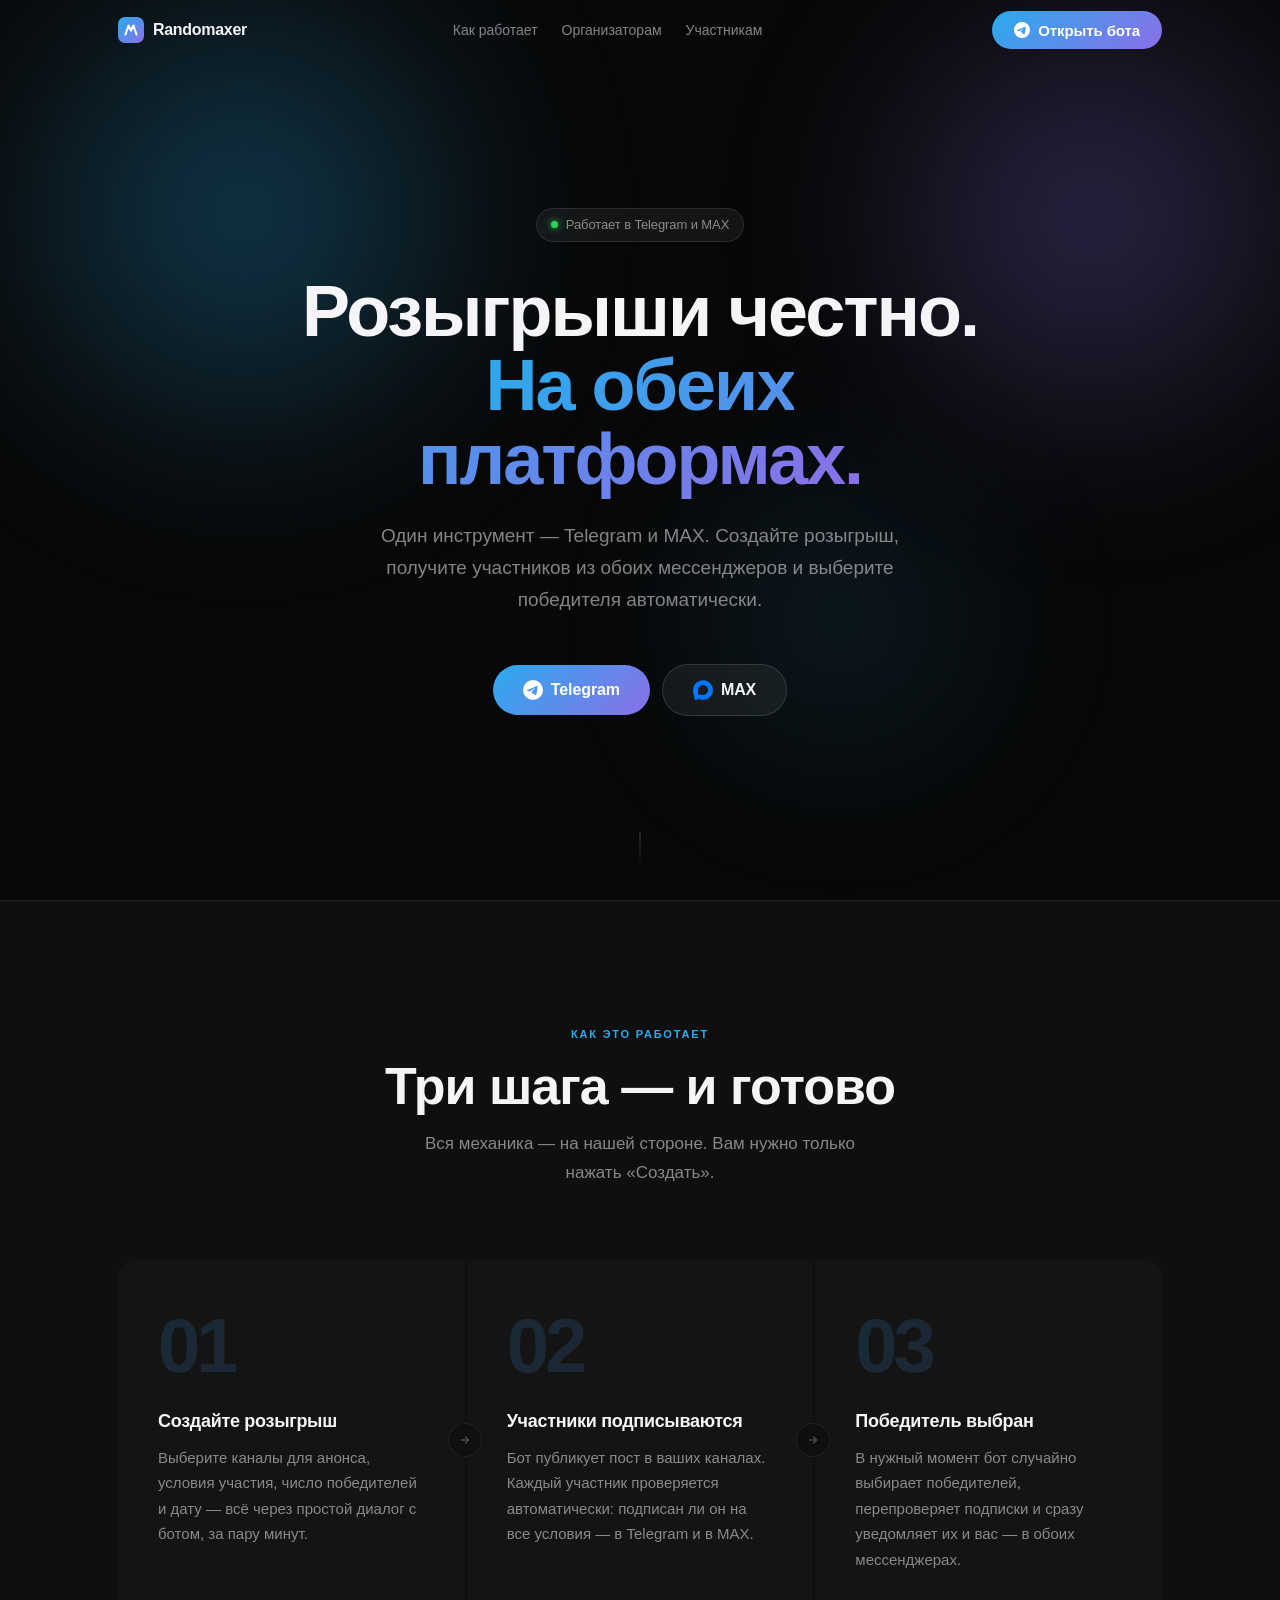
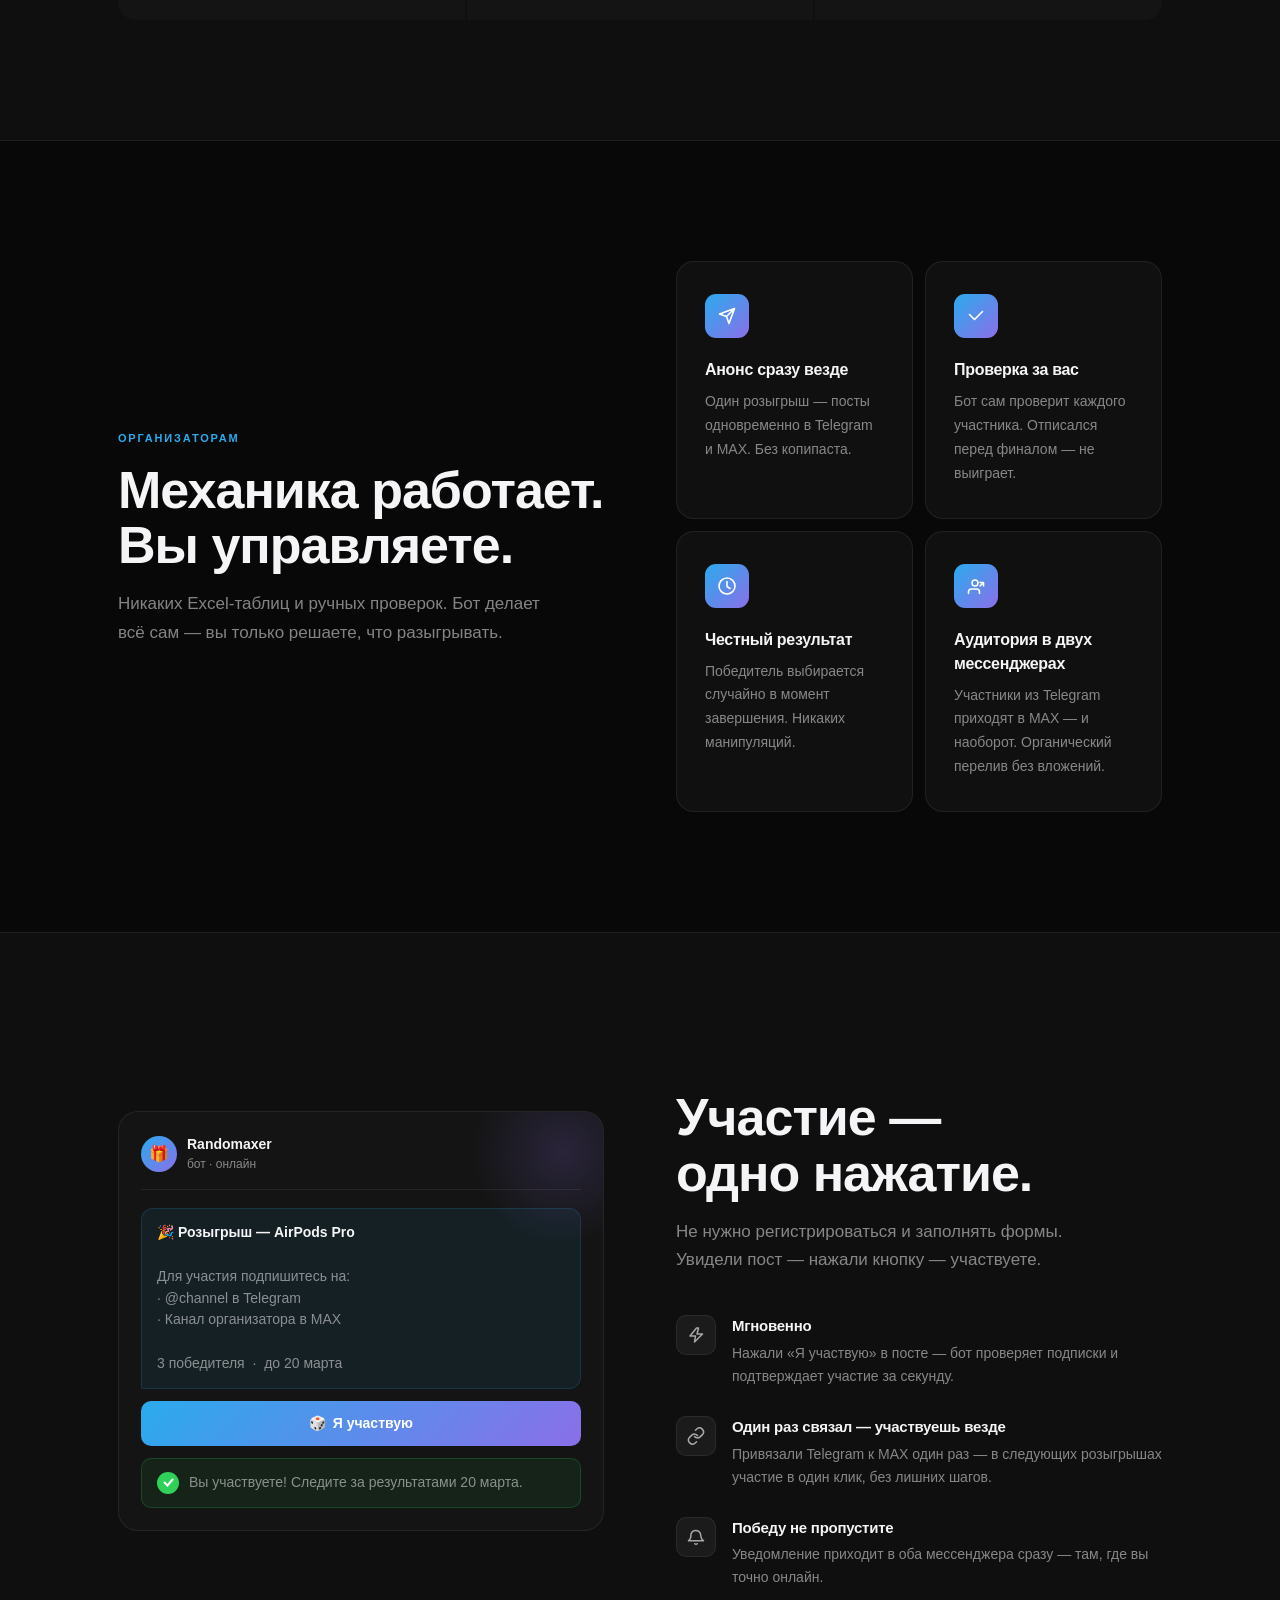
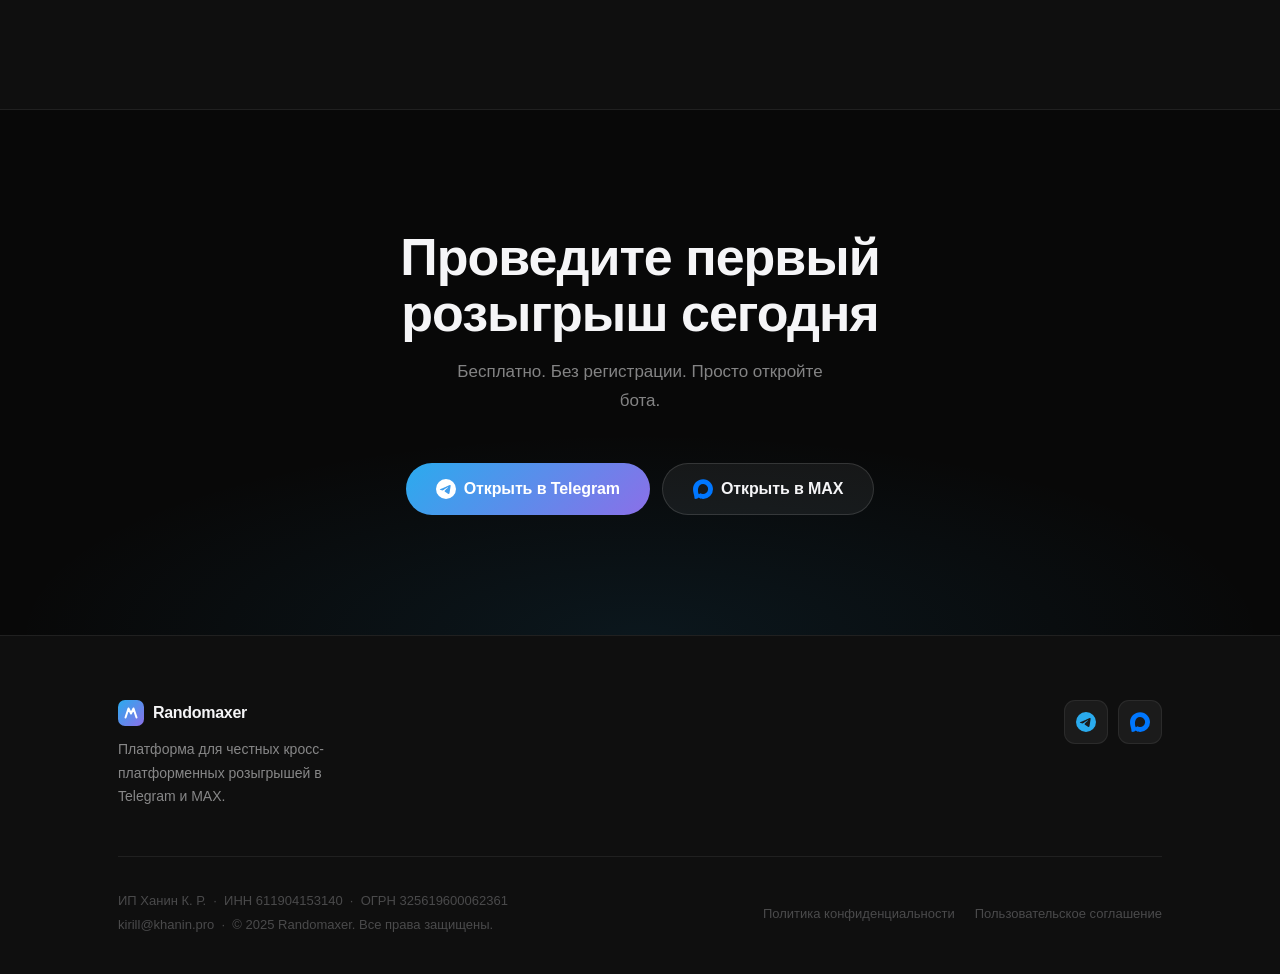
==== index.html @ 72093fb9 "Add landing page with privacy policy and terms of service" ====
<!DOCTYPE html>
<html lang="ru">
<head>
  <meta charset="UTF-8">
  <meta name="viewport" content="width=device-width, initial-scale=1.0">
  <title>Randomaxer — Честные розыгрыши в Telegram и MAX</title>
  <meta name="description" content="Создайте честный розыгрыш в Telegram и MAX за 2 минуты. Автопроверка подписок, случайный выбор победителя, кросс-платформенное участие.">
  <meta property="og:title" content="Randomaxer — Честные розыгрыши">
  <meta property="og:description" content="Один инструмент для Telegram и MAX. Создайте розыгрыш, автопроверка подписок, честный выбор победителя.">
  <meta property="og:type" content="website">
  <meta property="og:url" content="https://randomaxer.org">
  <link rel="canonical" href="https://randomaxer.org">
  <link rel="icon" type="image/svg+xml" href="data:image/svg+xml,%3Csvg xmlns='http://www.w3.org/2000/svg' viewBox='0 0 32 32'%3E%3Cdefs%3E%3ClinearGradient id='g' x1='0' y1='0' x2='1' y2='1'%3E%3Cstop offset='0' stop-color='%232AABEE'/%3E%3Cstop offset='1' stop-color='%238B6FE8'/%3E%3C/linearGradient%3E%3C/defs%3E%3Crect width='32' height='32' rx='8' fill='url(%23g)'/%3E%3Cpath d='M7 22 L11 10 L16 17 L21 10 L25 22' stroke='white' stroke-width='2.5' stroke-linecap='round' stroke-linejoin='round' fill='none'/%3E%3C/svg%3E">
  <link rel="stylesheet" href="shared.css">

  <style>
    /* ─── HERO ─────────────────────────────────────────── */
    #hero {
      position: relative;
      min-height: 100svh;
      display: flex;
      align-items: center;
      justify-content: center;
      text-align: center;
      padding: 120px 20px 96px;
      overflow: hidden;
    }
    .orb-field {
      position: absolute;
      inset: 0;
      pointer-events: none;
      z-index: 0;
    }
    .orb {
      position: absolute;
      border-radius: 50%;
      filter: blur(88px);
      will-change: transform;
      opacity: .36;
    }
    .orb-a {
      width: min(640px, 58vw); height: min(640px, 58vw);
      background: radial-gradient(circle, #2AABEE, transparent 65%);
      top: -12%; left: -6%;
      animation: float 14s ease-in-out infinite;
    }
    .orb-b {
      width: min(580px, 52vw); height: min(580px, 52vw);
      background: radial-gradient(circle, #8B6FE8, transparent 65%);
      top: -8%; right: -8%;
      animation: float 17s ease-in-out infinite reverse;
      animation-delay: -6s;
    }
    .orb-c {
      width: min(420px, 38vw); height: min(420px, 38vw);
      background: radial-gradient(circle, #2AABEE, transparent 65%);
      bottom: 8%; right: 18%;
      opacity: .18;
      animation: float 22s ease-in-out infinite;
      animation-delay: -11s;
    }
    @keyframes float {
      0%, 100% { transform: translate(0, 0); }
      33%       { transform: translate(20px, -18px); }
      66%       { transform: translate(-14px, 10px); }
    }
    .hero-body {
      position: relative;
      z-index: 1;
      max-width: 760px;
    }
    .chip {
      display: inline-flex;
      align-items: center;
      gap: 8px;
      padding: 6px 14px;
      border-radius: 100px;
      background: rgba(255,255,255,.055);
      border: 1px solid rgba(255,255,255,.09);
      font-size: 13px;
      font-weight: 500;
      color: var(--t2);
      margin-bottom: 32px;
      letter-spacing: -.1px;
    }
    .chip-dot {
      width: 7px; height: 7px;
      border-radius: 50%;
      background: var(--green);
      box-shadow: 0 0 7px var(--green);
      animation: pulse 2.8s ease-in-out infinite;
    }
    @keyframes pulse { 0%, 100% { opacity: 1; } 50% { opacity: .38; } }
    h1 {
      font-size: clamp(42px, 6vw, 72px);
      font-weight: 700;
      line-height: 1.03;
      letter-spacing: clamp(-2px, -.04em, -3px);
      margin-bottom: 24px;
      color: var(--t1);
    }
    .grad { background: var(--grad); -webkit-background-clip: text; -webkit-text-fill-color: transparent; background-clip: text; }
    .hero-sub {
      font-size: clamp(16px, 2.2vw, 19px);
      color: var(--t2);
      line-height: 1.68;
      max-width: 520px;
      margin: 0 auto 48px;
      font-weight: 400;
    }
    .hero-btns {
      display: flex;
      align-items: center;
      justify-content: center;
      gap: 12px;
      flex-wrap: wrap;
    }
    .scroll-cue {
      position: absolute;
      bottom: 32px;
      left: 50%;
      transform: translateX(-50%);
      display: flex;
      flex-direction: column;
      align-items: center;
      gap: 8px;
      z-index: 1;
    }
    .scroll-cue-line {
      width: 1px;
      height: 36px;
      background: linear-gradient(to bottom, var(--t3), transparent);
      animation: cue 2s ease-in-out infinite;
    }
    @keyframes cue { 0%, 100% { opacity: 1; transform: scaleY(1); } 50% { opacity: .3; transform: scaleY(.5); } }

    /* ─── SECTION LAYOUT ──────────────────────────────── */
    section { padding: 120px 0; }
    .sec-label {
      display: inline-block;
      font-size: 11px;
      font-weight: 700;
      letter-spacing: 1.8px;
      text-transform: uppercase;
      color: var(--blue);
      margin-bottom: 16px;
    }
    .sec-title {
      font-size: clamp(32px, 5vw, 52px);
      font-weight: 700;
      line-height: 1.07;
      letter-spacing: clamp(-1px, -.03em, -1.8px);
      margin-bottom: 16px;
      color: var(--t1);
    }
    .sec-sub {
      font-size: 17px;
      color: var(--t2);
      line-height: 1.7;
      max-width: 440px;
    }

    /* ─── HOW IT WORKS ────────────────────────────────── */
    #how {
      background: var(--bg-raised);
      border-top: 1px solid var(--line);
      border-bottom: 1px solid var(--line);
    }
    .how-head { text-align: center; margin-bottom: 72px; }
    .how-head .sec-sub { margin: 0 auto; }
    .steps {
      display: grid;
      grid-template-columns: repeat(3, 1fr);
      gap: 2px;
    }
    .step {
      background: var(--bg-card);
      padding: 48px 40px;
      position: relative;
    }
    .step:first-child { border-radius: var(--r) 0 0 var(--r); }
    .step:last-child  { border-radius: 0 var(--r) var(--r) 0; }
    .step-n {
      font-size: 76px;
      font-weight: 800;
      letter-spacing: -4px;
      line-height: 1;
      background: var(--grad);
      -webkit-background-clip: text;
      -webkit-text-fill-color: transparent;
      background-clip: text;
      opacity: .15;
      display: block;
      margin-bottom: 24px;
    }
    .step-h {
      font-size: 18px;
      font-weight: 700;
      letter-spacing: -.3px;
      margin-bottom: 10px;
      color: var(--t1);
    }
    .step-p {
      font-size: 15px;
      color: var(--t2);
      line-height: 1.7;
    }
    .step-arr {
      position: absolute;
      top: 50%; right: -17px;
      transform: translateY(-50%);
      width: 34px; height: 34px;
      background: var(--bg-raised);
      border: 1px solid var(--line);
      border-radius: 50%;
      display: flex;
      align-items: center;
      justify-content: center;
      z-index: 2;
    }
    .step-arr svg { width: 12px; height: 12px; color: var(--t3); }

    /* ─── FEATURES / SPLIT ────────────────────────────── */
    .split {
      display: grid;
      grid-template-columns: 1fr 1fr;
      gap: 72px;
      align-items: center;
    }
    .split-r { direction: rtl; }
    .split-r > * { direction: ltr; }
    .feat-grid {
      display: grid;
      grid-template-columns: repeat(2, 1fr);
      gap: 12px;
    }
    .card {
      padding: 32px 28px;
      background: rgba(255,255,255,.035);
      border: 1px solid var(--line);
      border-radius: var(--r);
      transition: background .2s, border-color .2s, transform .2s;
    }
    .card:hover {
      background: rgba(255,255,255,.06);
      border-color: var(--line-h);
      transform: translateY(-2px);
    }
    .card-ic {
      width: 44px; height: 44px;
      border-radius: 11px;
      background: var(--grad);
      display: flex;
      align-items: center;
      justify-content: center;
      margin-bottom: 20px;
    }
    .card-ic svg { width: 20px; height: 20px; }
    .card-h {
      font-size: 16px;
      font-weight: 700;
      letter-spacing: -.3px;
      margin-bottom: 8px;
      color: var(--t1);
    }
    .card-p { font-size: 14px; color: var(--t2); line-height: 1.7; }

    /* ─── PARTICIPANTS ────────────────────────────────── */
    #participants {
      background: var(--bg-raised);
      border-top: 1px solid var(--line);
      border-bottom: 1px solid var(--line);
    }
    .benefits { display: flex; flex-direction: column; gap: 28px; }
    .ben {
      display: flex;
      gap: 16px;
      align-items: flex-start;
    }
    .ben-ic {
      width: 40px; height: 40px;
      border-radius: 10px;
      background: rgba(255,255,255,.05);
      border: 1px solid var(--line);
      display: flex;
      align-items: center;
      justify-content: center;
      flex-shrink: 0;
    }
    .ben-ic svg { width: 18px; height: 18px; }
    .ben-h {
      font-size: 15px;
      font-weight: 700;
      letter-spacing: -.25px;
      margin-bottom: 4px;
      color: var(--t1);
    }
    .ben-p { font-size: 14px; color: var(--t2); line-height: 1.65; }

    /* Mockup */
    .mockup {
      background: var(--bg-card);
      border: 1px solid var(--line);
      border-radius: 20px;
      padding: 22px;
      overflow: hidden;
      position: relative;
    }
    .mockup::after {
      content: '';
      position: absolute;
      top: -60px; right: -60px;
      width: 200px; height: 200px;
      background: radial-gradient(circle, rgba(139,111,232,.18), transparent 65%);
      border-radius: 50%;
      pointer-events: none;
    }
    .mock-hdr {
      display: flex;
      align-items: center;
      gap: 10px;
      padding-bottom: 16px;
      border-bottom: 1px solid var(--line);
      margin-bottom: 18px;
    }
    .mock-av {
      width: 36px; height: 36px;
      border-radius: 50%;
      background: var(--grad);
      display: flex;
      align-items: center;
      justify-content: center;
      font-size: 16px;
      flex-shrink: 0;
    }
    .mock-name { font-size: 14px; font-weight: 700; color: var(--t1); }
    .mock-sub { font-size: 12px; color: var(--t2); }
    .mock-bubble {
      background: rgba(42,171,238,.08);
      border: 1px solid rgba(42,171,238,.16);
      border-radius: 12px 12px 12px 2px;
      padding: 13px 15px;
      font-size: 14px;
      line-height: 1.56;
      color: var(--t2);
      margin-bottom: 12px;
    }
    .mock-bubble strong { color: var(--t1); font-weight: 700; }
    .mock-cta {
      display: block;
      width: 100%;
      padding: 12px;
      background: var(--grad);
      border-radius: 10px;
      text-align: center;
      font-size: 14px;
      font-weight: 600;
      color: #fff;
      cursor: default;
    }
    .mock-ok {
      margin-top: 12px;
      padding: 13px 15px;
      background: rgba(48,209,88,.08);
      border: 1px solid rgba(48,209,88,.2);
      border-radius: 10px;
      font-size: 14px;
      color: var(--t2);
      display: flex;
      align-items: center;
      gap: 10px;
    }
    .mock-check {
      width: 22px; height: 22px;
      background: var(--green);
      border-radius: 50%;
      display: flex;
      align-items: center;
      justify-content: center;
      flex-shrink: 0;
    }
    .mock-check svg { width: 11px; height: 11px; }

    /* ─── FINAL CTA ───────────────────────────────────── */
    #cta {
      text-align: center;
      position: relative;
      overflow: hidden;
    }
    #cta::before {
      content: '';
      position: absolute;
      inset: 0;
      background: radial-gradient(ellipse 70% 55% at 50% 100%, rgba(42,171,238,.09), transparent 70%);
      pointer-events: none;
    }
    #cta .wrap { position: relative; z-index: 1; }
    #cta .sec-title { margin-bottom: 16px; }
    #cta .sec-sub { margin: 0 auto 48px; max-width: 400px; }
    .cta-btns {
      display: flex;
      justify-content: center;
      gap: 12px;
      flex-wrap: wrap;
    }

    /* ─── RESPONSIVE ──────────────────────────────────── */
    @media (max-width: 900px) {
      section { padding: 88px 0; }
      .split, .split-r { grid-template-columns: 1fr; gap: 48px; direction: ltr; }
      .steps { grid-template-columns: 1fr; }
      .step:first-child { border-radius: var(--r) var(--r) 0 0; }
      .step:last-child  { border-radius: 0 0 var(--r) var(--r); }
      .step-arr { display: none; }
    }
    @media (max-width: 620px) {
      .feat-grid { grid-template-columns: 1fr; }
    }
  </style>
</head>
<body>

<!-- ══════════════════ HEADER ══════════════════════════ -->
<header id="hdr">
  <div class="wrap">
    <div class="hdr-inner">
      <a href="/" class="logo" aria-label="Randomaxer">
        <span class="logo-mark">
          <!-- Логотип: буква M — стилизованные зубцы -->
          <svg width="14" height="14" viewBox="0 0 14 14" fill="none">
            <path d="M1.5 11.5 L4.5 2.5 L7 7.5 L9.5 2.5 L12.5 11.5"
                  stroke="white" stroke-width="2" stroke-linecap="round" stroke-linejoin="round"/>
          </svg>
        </span>
        Randomaxer
      </a>
      <nav class="hdr-nav" aria-label="Навигация">
        <a href="#how">Как работает</a>
        <a href="#organizers">Организаторам</a>
        <a href="#participants">Участникам</a>
      </nav>
      <a href="https://t.me/Randomaxerbot" class="btn btn-fill" target="_blank" rel="noopener noreferrer"
         style="margin-left:auto;">
        <!-- Telegram icon (Simple Icons / official) -->
        <svg width="16" height="16" viewBox="0 0 24 24" fill="currentColor" aria-hidden="true">
          <path d="M11.944 0A12 12 0 0 0 0 12a12 12 0 0 0 12 12 12 12 0 0 0 12-12A12 12 0 0 0 12 0a12 12 0 0 0-.056 0zm4.962 7.224c.1-.002.321.023.465.14a.506.506 0 0 1 .171.325c.016.093.036.306.02.472-.18 1.898-.962 6.502-1.36 8.627-.168.9-.499 1.201-.82 1.23-.696.065-1.225-.46-1.9-.902-1.056-.693-1.653-1.124-2.678-1.8-1.185-.78-.417-1.21.258-1.91.177-.184 3.247-2.977 3.307-3.23.007-.032.014-.15-.056-.212s-.174-.041-.249-.024c-.106.024-1.793 1.14-5.061 3.345-.48.33-.913.49-1.302.48-.428-.008-1.252-.241-1.865-.44-.752-.245-1.349-.374-1.297-.789.027-.216.325-.437.893-.663 3.498-1.524 5.83-2.529 6.998-3.014 3.332-1.386 4.025-1.627 4.476-1.635z"/>
        </svg>
        Открыть бота
      </a>
    </div>
  </div>
</header>


<!-- ══════════════════ HERO ════════════════════════════ -->
<section id="hero" aria-label="Заголовок">
  <div class="orb-field" aria-hidden="true">
    <div class="orb orb-a"></div>
    <div class="orb orb-b"></div>
    <div class="orb orb-c"></div>
  </div>

  <div class="hero-body">
    <div class="chip up" role="status">
      <span class="chip-dot"></span>
      Работает в Telegram и MAX
    </div>

    <h1 class="up d1">
      Розыгрыши честно.<br>
      <span class="grad">На обеих платформах.</span>
    </h1>

    <p class="hero-sub up d2">
      Один инструмент — Telegram и MAX. Создайте розыгрыш, получите участников
      из обоих мессенджеров и выберите победителя автоматически.
    </p>

    <div class="hero-btns up d3">
      <a href="https://t.me/Randomaxerbot" class="btn btn-fill btn-lg"
         target="_blank" rel="noopener noreferrer" aria-label="Открыть бот в Telegram">
        <!-- Telegram icon -->
        <svg width="20" height="20" viewBox="0 0 24 24" fill="currentColor" aria-hidden="true">
          <path d="M11.944 0A12 12 0 0 0 0 12a12 12 0 0 0 12 12 12 12 0 0 0 12-12A12 12 0 0 0 12 0a12 12 0 0 0-.056 0zm4.962 7.224c.1-.002.321.023.465.14a.506.506 0 0 1 .171.325c.016.093.036.306.02.472-.18 1.898-.962 6.502-1.36 8.627-.168.9-.499 1.201-.82 1.23-.696.065-1.225-.46-1.9-.902-1.056-.693-1.653-1.124-2.678-1.8-1.185-.78-.417-1.21.258-1.91.177-.184 3.247-2.977 3.307-3.23.007-.032.014-.15-.056-.212s-.174-.041-.249-.024c-.106.024-1.793 1.14-5.061 3.345-.48.33-.913.49-1.302.48-.428-.008-1.252-.241-1.865-.44-.752-.245-1.349-.374-1.297-.789.027-.216.325-.437.893-.663 3.498-1.524 5.83-2.529 6.998-3.014 3.332-1.386 4.025-1.627 4.476-1.635z"/>
        </svg>
        Telegram
      </a>
      <a href="https://max.ru" class="btn btn-ghost btn-lg"
         target="_blank" rel="noopener noreferrer" aria-label="Открыть бот в MAX">
        <!-- MAX — официальный SVG-путь с max.ru -->
        <svg width="20" height="20" viewBox="0 0 42 42" aria-hidden="true">
          <path fill="#0077FF" fill-rule="evenodd" d="M21.47 41.88c-4.11 0-6.02-.6-9.34-3-2.1 2.7-8.75 4.81-9.04 1.2 0-2.71-.6-5-1.28-7.5C1 29.5.08 26.07.08 21.1.08 9.23 9.82.3 21.36.3c11.55 0 20.6 9.37 20.6 20.91a20.6 20.6 0 0 1-20.49 20.67Zm.17-31.32c-5.62-.29-10 3.6-10.97 9.7-.8 5.05.62 11.2 1.83 11.52.58.14 2.04-1.04 2.95-1.95a10.4 10.4 0 0 0 5.08 1.81 10.7 10.7 0 0 0 11.19-9.97 10.7 10.7 0 0 0-10.08-11.1Z" clip-rule="evenodd"/>
        </svg>
        MAX
      </a>
    </div>
  </div>

  <div class="scroll-cue" aria-hidden="true">
    <div class="scroll-cue-line"></div>
  </div>
</section>


<!-- ══════════════════ HOW IT WORKS ═══════════════════ -->
<section id="how">
  <div class="wrap">
    <div class="how-head up">
      <span class="sec-label">Как это работает</span>
      <h2 class="sec-title">Три шага — и готово</h2>
      <p class="sec-sub">Вся механика — на нашей стороне. Вам нужно только нажать «Создать».</p>
    </div>

    <div class="steps" role="list">
      <div class="step up" role="listitem">
        <span class="step-n" aria-hidden="true">01</span>
        <h3 class="step-h">Создайте розыгрыш</h3>
        <p class="step-p">
          Выберите каналы для анонса, условия участия, число победителей
          и дату — всё через простой диалог с ботом, за пару минут.
        </p>
        <div class="step-arr" aria-hidden="true">
          <svg viewBox="0 0 12 12" fill="none" stroke="currentColor" stroke-width="1.5" stroke-linecap="round">
            <path d="M2.5 6h7M6.5 3l3 3-3 3"/>
          </svg>
        </div>
      </div>
      <div class="step up d1" role="listitem">
        <span class="step-n" aria-hidden="true">02</span>
        <h3 class="step-h">Участники подписываются</h3>
        <p class="step-p">
          Бот публикует пост в ваших каналах. Каждый участник проверяется
          автоматически: подписан ли он на все условия — в Telegram и в MAX.
        </p>
        <div class="step-arr" aria-hidden="true">
          <svg viewBox="0 0 12 12" fill="none" stroke="currentColor" stroke-width="1.5" stroke-linecap="round">
            <path d="M2.5 6h7M6.5 3l3 3-3 3"/>
          </svg>
        </div>
      </div>
      <div class="step up d2" role="listitem">
        <span class="step-n" aria-hidden="true">03</span>
        <h3 class="step-h">Победитель выбран</h3>
        <p class="step-p">
          В нужный момент бот случайно выбирает победителей, перепроверяет
          подписки и сразу уведомляет их и вас — в обоих мессенджерах.
        </p>
      </div>
    </div>
  </div>
</section>


<!-- ══════════════════ FOR ORGANIZERS ═════════════════ -->
<section id="organizers">
  <div class="wrap">
    <div class="split">
      <div>
        <span class="sec-label up">Организаторам</span>
        <h2 class="sec-title up d1">
          Механика работает.<br>Вы управляете.
        </h2>
        <p class="sec-sub up d2">
          Никаких Excel-таблиц и ручных проверок. Бот делает всё сам — вы только решаете, что разыгрывать.
        </p>
      </div>
      <div class="feat-grid">
        <div class="card up">
          <div class="card-ic">
            <svg viewBox="0 0 20 20" fill="none" stroke="white" stroke-width="1.6" stroke-linecap="round" stroke-linejoin="round">
              <path d="M17.5 2.5L9.5 10.5M17.5 2.5L12 17.5l-2.5-7L2.5 8l15-5.5z"/>
            </svg>
          </div>
          <h3 class="card-h">Анонс сразу везде</h3>
          <p class="card-p">Один розыгрыш — посты одновременно в Telegram и MAX. Без копипаста.</p>
        </div>
        <div class="card up d1">
          <div class="card-ic">
            <svg viewBox="0 0 20 20" fill="none" stroke="white" stroke-width="1.6" stroke-linecap="round" stroke-linejoin="round">
              <path d="M16.5 5.5L8.5 13.5l-5-5"/>
            </svg>
          </div>
          <h3 class="card-h">Проверка за вас</h3>
          <p class="card-p">Бот сам проверит каждого участника. Отписался перед финалом — не выиграет.</p>
        </div>
        <div class="card up d2">
          <div class="card-ic">
            <svg viewBox="0 0 20 20" fill="none" stroke="white" stroke-width="1.6" stroke-linecap="round" stroke-linejoin="round">
              <circle cx="10" cy="10" r="8"/><path d="M10 5.5v5l3 2"/>
            </svg>
          </div>
          <h3 class="card-h">Честный результат</h3>
          <p class="card-p">Победитель выбирается случайно в момент завершения. Никаких манипуляций.</p>
        </div>
        <div class="card up d3">
          <div class="card-ic">
            <svg viewBox="0 0 20 20" fill="none" stroke="white" stroke-width="1.6" stroke-linecap="round" stroke-linejoin="round">
              <path d="M13.5 17.5v-1.5a3 3 0 0 0-3-3h-5a3 3 0 0 0-3 3v1.5M9 10a3 3 0 1 0 0-6 3 3 0 0 0 0 6zM17.5 6.5l-3.5 3.5M14 6.5h3.5V10"/>
            </svg>
          </div>
          <h3 class="card-h">Аудитория в двух мессенджерах</h3>
          <p class="card-p">Участники из Telegram приходят в MAX — и наоборот. Органический перелив без вложений.</p>
        </div>
      </div>
    </div>
  </div>
</section>


<!-- ══════════════════ FOR PARTICIPANTS ═══════════════ -->
<section id="participants">
  <div class="wrap">
    <div class="split split-r">
      <div>
        <span class="sec-label up">Участникам</span>
        <h2 class="sec-title up d1">
          Участие —<br>одно нажатие.
        </h2>
        <p class="sec-sub up d2" style="margin-bottom: 40px;">
          Не нужно регистрироваться и заполнять формы. Увидели пост — нажали кнопку — участвуете.
        </p>
        <div class="benefits up d3">
          <div class="ben">
            <div class="ben-ic">
              <svg viewBox="0 0 18 18" fill="none" stroke="rgba(245,245,247,.65)" stroke-width="1.5" stroke-linecap="round" stroke-linejoin="round">
                <path d="M9.5 2L3 10h5.5l-1 6L15.5 8H10l1.5-6H9.5z"/>
              </svg>
            </div>
            <div>
              <p class="ben-h">Мгновенно</p>
              <p class="ben-p">Нажали «Я участвую» в посте — бот проверяет подписки и подтверждает участие за секунду.</p>
            </div>
          </div>
          <div class="ben">
            <div class="ben-ic">
              <svg viewBox="0 0 18 18" fill="none" stroke="rgba(245,245,247,.65)" stroke-width="1.5" stroke-linecap="round" stroke-linejoin="round">
                <path d="M7.5 9.5a4 4 0 0 0 5.66.38l2.25-2.25a4 4 0 0 0-5.65-5.65L8.48 3.26M10.5 8.5a4 4 0 0 0-5.66-.38L2.59 10.37a4 4 0 0 0 5.65 5.65l1.27-1.27"/>
              </svg>
            </div>
            <div>
              <p class="ben-h">Один раз связал — участвуешь везде</p>
              <p class="ben-p">Привязали Telegram к MAX один раз — в следующих розыгрышах участие в один клик, без лишних шагов.</p>
            </div>
          </div>
          <div class="ben">
            <div class="ben-ic">
              <svg viewBox="0 0 18 18" fill="none" stroke="rgba(245,245,247,.65)" stroke-width="1.5" stroke-linecap="round" stroke-linejoin="round">
                <path d="M13.5 6A5 5 0 0 0 4 6c0 5.25-2.5 6.75-2.5 6.75h15S14 11.25 13.5 6zM10.27 15.75a2 2 0 0 1-2.54 0"/>
              </svg>
            </div>
            <div>
              <p class="ben-h">Победу не пропустите</p>
              <p class="ben-p">Уведомление приходит в оба мессенджера сразу — там, где вы точно онлайн.</p>
            </div>
          </div>
        </div>
      </div>

      <div class="mockup up d1" aria-label="Пример интерфейса бота">
        <div class="mock-hdr">
          <div class="mock-av" aria-hidden="true">🎁</div>
          <div>
            <div class="mock-name">Randomaxer</div>
            <div class="mock-sub">бот · онлайн</div>
          </div>
        </div>
        <div class="mock-bubble">
          <strong>🎉 Розыгрыш — AirPods Pro</strong><br><br>
          Для участия подпишитесь на:<br>
          · @channel в Telegram<br>
          · Канал организатора в MAX<br><br>
          3 победителя &nbsp;·&nbsp; до 20 марта
        </div>
        <div class="mock-cta">🎲 &thinsp;Я участвую</div>
        <div class="mock-ok">
          <div class="mock-check" aria-hidden="true">
            <svg viewBox="0 0 11 11" fill="none" stroke="white" stroke-width="2" stroke-linecap="round">
              <path d="M1.5 5.5l3 3 5-6"/>
            </svg>
          </div>
          Вы участвуете! Следите за результатами 20 марта.
        </div>
      </div>
    </div>
  </div>
</section>


<!-- ══════════════════ FINAL CTA ══════════════════════ -->
<section id="cta" aria-label="Призыв к действию">
  <div class="wrap">
    <h2 class="sec-title up">
      Проведите первый<br>розыгрыш сегодня
    </h2>
    <p class="sec-sub up d1">
      Бесплатно. Без регистрации. Просто откройте бота.
    </p>
    <div class="cta-btns up d2">
      <a href="https://t.me/Randomaxerbot" class="btn btn-fill btn-lg"
         target="_blank" rel="noopener noreferrer">
        <svg width="20" height="20" viewBox="0 0 24 24" fill="currentColor" aria-hidden="true">
          <path d="M11.944 0A12 12 0 0 0 0 12a12 12 0 0 0 12 12 12 12 0 0 0 12-12A12 12 0 0 0 12 0a12 12 0 0 0-.056 0zm4.962 7.224c.1-.002.321.023.465.14a.506.506 0 0 1 .171.325c.016.093.036.306.02.472-.18 1.898-.962 6.502-1.36 8.627-.168.9-.499 1.201-.82 1.23-.696.065-1.225-.46-1.9-.902-1.056-.693-1.653-1.124-2.678-1.8-1.185-.78-.417-1.21.258-1.91.177-.184 3.247-2.977 3.307-3.23.007-.032.014-.15-.056-.212s-.174-.041-.249-.024c-.106.024-1.793 1.14-5.061 3.345-.48.33-.913.49-1.302.48-.428-.008-1.252-.241-1.865-.44-.752-.245-1.349-.374-1.297-.789.027-.216.325-.437.893-.663 3.498-1.524 5.83-2.529 6.998-3.014 3.332-1.386 4.025-1.627 4.476-1.635z"/>
        </svg>
        Открыть в Telegram
      </a>
      <a href="https://max.ru" class="btn btn-ghost btn-lg"
         target="_blank" rel="noopener noreferrer">
        <!-- MAX — официальный SVG-путь с max.ru -->
        <svg width="20" height="20" viewBox="0 0 42 42" aria-hidden="true">
          <path fill="#0077FF" fill-rule="evenodd" d="M21.47 41.88c-4.11 0-6.02-.6-9.34-3-2.1 2.7-8.75 4.81-9.04 1.2 0-2.71-.6-5-1.28-7.5C1 29.5.08 26.07.08 21.1.08 9.23 9.82.3 21.36.3c11.55 0 20.6 9.37 20.6 20.91a20.6 20.6 0 0 1-20.49 20.67Zm.17-31.32c-5.62-.29-10 3.6-10.97 9.7-.8 5.05.62 11.2 1.83 11.52.58.14 2.04-1.04 2.95-1.95a10.4 10.4 0 0 0 5.08 1.81 10.7 10.7 0 0 0 11.19-9.97 10.7 10.7 0 0 0-10.08-11.1Z" clip-rule="evenodd"/>
        </svg>
        Открыть в MAX
      </a>
    </div>
  </div>
</section>


<!-- ══════════════════ FOOTER ══════════════════════════ -->
<footer>
  <div class="wrap">
    <div class="foot-top">
      <div class="foot-brand">
        <a href="/" class="logo" aria-label="Randomaxer — главная">
          <span class="logo-mark">
            <svg width="14" height="14" viewBox="0 0 14 14" fill="none">
              <path d="M1.5 11.5 L4.5 2.5 L7 7.5 L9.5 2.5 L12.5 11.5"
                    stroke="white" stroke-width="2" stroke-linecap="round" stroke-linejoin="round"/>
            </svg>
          </span>
          Randomaxer
        </a>
        <p class="foot-tagline">
          Платформа для честных кросс-платформенных розыгрышей в Telegram и MAX.
        </p>
      </div>
      <div class="socials">
        <a href="https://t.me/Randomaxerbot" class="social-btn"
           target="_blank" rel="noopener noreferrer" aria-label="Бот в Telegram">
          <!-- Telegram: официальный цвет #2AABEE -->
          <svg viewBox="0 0 24 24" fill="#2AABEE" aria-hidden="true">
            <path d="M11.944 0A12 12 0 0 0 0 12a12 12 0 0 0 12 12 12 12 0 0 0 12-12A12 12 0 0 0 12 0a12 12 0 0 0-.056 0zm4.962 7.224c.1-.002.321.023.465.14a.506.506 0 0 1 .171.325c.016.093.036.306.02.472-.18 1.898-.962 6.502-1.36 8.627-.168.9-.499 1.201-.82 1.23-.696.065-1.225-.46-1.9-.902-1.056-.693-1.653-1.124-2.678-1.8-1.185-.78-.417-1.21.258-1.91.177-.184 3.247-2.977 3.307-3.23.007-.032.014-.15-.056-.212s-.174-.041-.249-.024c-.106.024-1.793 1.14-5.061 3.345-.48.33-.913.49-1.302.48-.428-.008-1.252-.241-1.865-.44-.752-.245-1.349-.374-1.297-.789.027-.216.325-.437.893-.663 3.498-1.524 5.83-2.529 6.998-3.014 3.332-1.386 4.025-1.627 4.476-1.635z"/>
          </svg>
        </a>
        <a href="https://max.ru" class="social-btn"
           target="_blank" rel="noopener noreferrer" aria-label="Бот в MAX">
          <!-- MAX — официальный SVG-путь с max.ru -->
          <svg viewBox="0 0 42 42" aria-hidden="true">
            <path fill="#0077FF" fill-rule="evenodd" d="M21.47 41.88c-4.11 0-6.02-.6-9.34-3-2.1 2.7-8.75 4.81-9.04 1.2 0-2.71-.6-5-1.28-7.5C1 29.5.08 26.07.08 21.1.08 9.23 9.82.3 21.36.3c11.55 0 20.6 9.37 20.6 20.91a20.6 20.6 0 0 1-20.49 20.67Zm.17-31.32c-5.62-.29-10 3.6-10.97 9.7-.8 5.05.62 11.2 1.83 11.52.58.14 2.04-1.04 2.95-1.95a10.4 10.4 0 0 0 5.08 1.81 10.7 10.7 0 0 0 11.19-9.97 10.7 10.7 0 0 0-10.08-11.1Z" clip-rule="evenodd"/>
          </svg>
        </a>
      </div>
    </div>

    <div class="foot-bottom">
      <div class="foot-legal">
        <div>ИП Ханин К. Р. &nbsp;·&nbsp; ИНН 611904153140 &nbsp;·&nbsp; ОГРН 325619600062361</div>
        <div>
          <a href="mailto:kirill@khanin.pro">kirill@khanin.pro</a>
          &nbsp;·&nbsp; © 2025 Randomaxer. Все права защищены.
        </div>
      </div>
      <nav class="foot-links" aria-label="Правовые документы">
        <a href="/privacy.html">Политика конфиденциальности</a>
        <a href="/terms.html">Пользовательское соглашение</a>
      </nav>
    </div>
  </div>
</footer>


<script>
  // ─── Single source of truth для ссылок на боты ─────────
  const BOT = {
    tg:  'https://t.me/Randomaxerbot',
    max: 'https://max.ru',
  };
  // Обновляем все ссылки Telegram
  document.querySelectorAll('a[href="https://t.me/Randomaxerbot"]')
    .forEach(a => { a.href = BOT.tg; });
  // Обновляем все ссылки MAX
  document.querySelectorAll('a[href="https://max.ru"]')
    .forEach(a => { a.href = BOT.max; });

  // ─── Sticky header ─────────────────────────────────────
  const hdr = document.getElementById('hdr');
  window.addEventListener('scroll', () => {
    hdr.classList.toggle('scrolled', window.scrollY > 10);
  }, { passive: true });

  // ─── Scroll animations ─────────────────────────────────
  const io = new IntersectionObserver((entries) => {
    entries.forEach(e => {
      if (e.isIntersecting) { e.target.classList.add('vis'); io.unobserve(e.target); }
    });
  }, { threshold: 0.08, rootMargin: '0px 0px -40px 0px' });

  document.querySelectorAll('.up').forEach(el => io.observe(el));

  // Hero items — показываем сразу без задержки на скролл
  document.querySelectorAll('#hero .up')
    .forEach(el => { requestAnimationFrame(() => el.classList.add('vis')); });
</script>

</body>
</html>
---- shared.css ----
/* ═══════════════════════════════════════════════════════
   Randomaxer — Shared Styles
   ═══════════════════════════════════════════════════════ */

/* ─── TOKENS ─────────────────────────────────────────── */
:root {
  /* Bot links — update here, propagated via JS */
  --link-tg:  https://t.me/Randomaxerbot;
  --link-max: https://max.ru;

  /* Surface */
  --bg:        #080808;
  --bg-raised: #0F0F0F;
  --bg-card:   #141414;

  /* Borders */
  --line:      rgba(255,255,255,0.07);
  --line-h:    rgba(255,255,255,0.13);

  /* Text */
  --t1: #F5F5F7;
  --t2: rgba(245,245,247,0.52);
  --t3: rgba(245,245,247,0.26);

  /* Brand */
  --blue:   #2AABEE;
  --purple: #8B6FE8;
  --green:  #30D158;
  --grad:   linear-gradient(135deg, #2AABEE 0%, #8B6FE8 100%);

  /* Type */
  --font: -apple-system, BlinkMacSystemFont, 'SF Pro Display',
          'Segoe UI', Roboto, Helvetica, Arial, sans-serif;

  /* Layout */
  --max-w: 1100px;
  --r:     18px;
}

/* ─── RESET ─────────────────────────────────────────── */
*, *::before, *::after { box-sizing: border-box; margin: 0; padding: 0; }
html { font-size: 16px; scroll-behavior: smooth; }
body {
  font-family: var(--font);
  background: var(--bg);
  color: var(--t1);
  line-height: 1.5;
  overflow-x: hidden;
  -webkit-font-smoothing: antialiased;
  -moz-osx-font-smoothing: grayscale;
}
a { color: inherit; text-decoration: none; }
img { display: block; }

/* ─── LAYOUT ─────────────────────────────────────────── */
.wrap {
  max-width: var(--max-w);
  margin: 0 auto;
  padding: 0 28px;
}

/* ─── BUTTONS ─────────────────────────────────────────── */
.btn {
  display: inline-flex;
  align-items: center;
  gap: 8px;
  padding: 11px 22px;
  border-radius: 100px;
  font-family: var(--font);
  font-size: 15px;
  font-weight: 600;
  cursor: pointer;
  border: none;
  letter-spacing: -.1px;
  transition: opacity .18s ease, transform .18s ease;
  white-space: nowrap;
  line-height: 1;
}
.btn:active { transform: scale(.97); }

.btn-fill {
  background: var(--grad);
  color: #fff;
}
.btn-fill:hover { opacity: .84; transform: translateY(-1px); }

.btn-ghost {
  background: rgba(255,255,255,.06);
  border: 1px solid var(--line-h);
  color: var(--t1);
}
.btn-ghost:hover { background: rgba(255,255,255,.10); transform: translateY(-1px); }

.btn-lg { padding: 15px 30px; font-size: 16px; }

/* ─── HEADER ─────────────────────────────────────────── */
#hdr {
  position: fixed;
  inset: 0 0 auto 0;
  z-index: 900;
  transition: background .3s, border-color .3s, backdrop-filter .3s;
  border-bottom: 1px solid transparent;
}
#hdr.scrolled {
  background: rgba(8,8,8,.88);
  backdrop-filter: saturate(180%) blur(20px);
  -webkit-backdrop-filter: saturate(180%) blur(20px);
  border-color: var(--line);
}
.hdr-inner {
  display: flex;
  align-items: center;
  height: 60px;
  gap: 0;
}
.logo {
  display: flex;
  align-items: center;
  gap: 9px;
  font-size: 16px;
  font-weight: 700;
  letter-spacing: -.3px;
  flex-shrink: 0;
}
.logo-mark {
  width: 26px;
  height: 26px;
  border-radius: 7px;
  background: var(--grad);
  display: flex;
  align-items: center;
  justify-content: center;
  flex-shrink: 0;
}
.hdr-nav {
  display: flex;
  align-items: center;
  gap: 24px;
  margin-left: auto;
  margin-right: 24px;
}
.hdr-nav a {
  font-size: 14px;
  font-weight: 500;
  color: var(--t2);
  transition: color .18s;
}
.hdr-nav a:hover { color: var(--t1); }

/* ─── FOOTER ─────────────────────────────────────────── */
footer {
  background: var(--bg-raised);
  border-top: 1px solid var(--line);
  padding: 64px 0 36px;
}
.foot-top {
  display: flex;
  align-items: flex-start;
  justify-content: space-between;
  gap: 40px;
  padding-bottom: 48px;
  border-bottom: 1px solid var(--line);
  margin-bottom: 32px;
}
.foot-brand .logo { margin-bottom: 12px; }
.foot-tagline {
  font-size: 14px;
  color: var(--t2);
  max-width: 260px;
  line-height: 1.65;
}
.socials { display: flex; gap: 10px; }
.social-btn {
  width: 44px;
  height: 44px;
  border-radius: 11px;
  background: rgba(255,255,255,.05);
  border: 1px solid var(--line);
  display: flex;
  align-items: center;
  justify-content: center;
  transition: background .18s, border-color .18s, transform .18s;
}
.social-btn:hover {
  background: rgba(255,255,255,.09);
  border-color: var(--line-h);
  transform: translateY(-2px);
}
.social-btn svg, .social-btn img {
  width: 20px;
  height: 20px;
  display: block;
}
.foot-bottom {
  display: flex;
  align-items: center;
  justify-content: space-between;
  flex-wrap: wrap;
  gap: 16px;
}
.foot-legal {
  font-size: 13px;
  color: var(--t3);
  line-height: 1.9;
}
.foot-legal a { transition: color .18s; }
.foot-legal a:hover { color: var(--t2); }
.foot-links {
  display: flex;
  gap: 20px;
}
.foot-links a {
  font-size: 13px;
  color: var(--t3);
  transition: color .18s;
}
.foot-links a:hover { color: var(--t2); }

/* ─── ANIMATIONS ─────────────────────────────────────── */
.up {
  opacity: 0;
  transform: translateY(24px);
  transition:
    opacity .65s cubic-bezier(.16,1,.3,1),
    transform .65s cubic-bezier(.16,1,.3,1);
}
.up.vis { opacity: 1; transform: none; }
.d1 { transition-delay: .08s; }
.d2 { transition-delay: .16s; }
.d3 { transition-delay: .24s; }
.d4 { transition-delay: .32s; }

/* ─── RESPONSIVE BASE ─────────────────────────────────── */
@media (max-width: 680px) {
  .wrap { padding: 0 20px; }
  .hdr-nav { display: none; }
  .foot-top { flex-direction: column; }
  .foot-bottom { flex-direction: column; align-items: flex-start; }
}
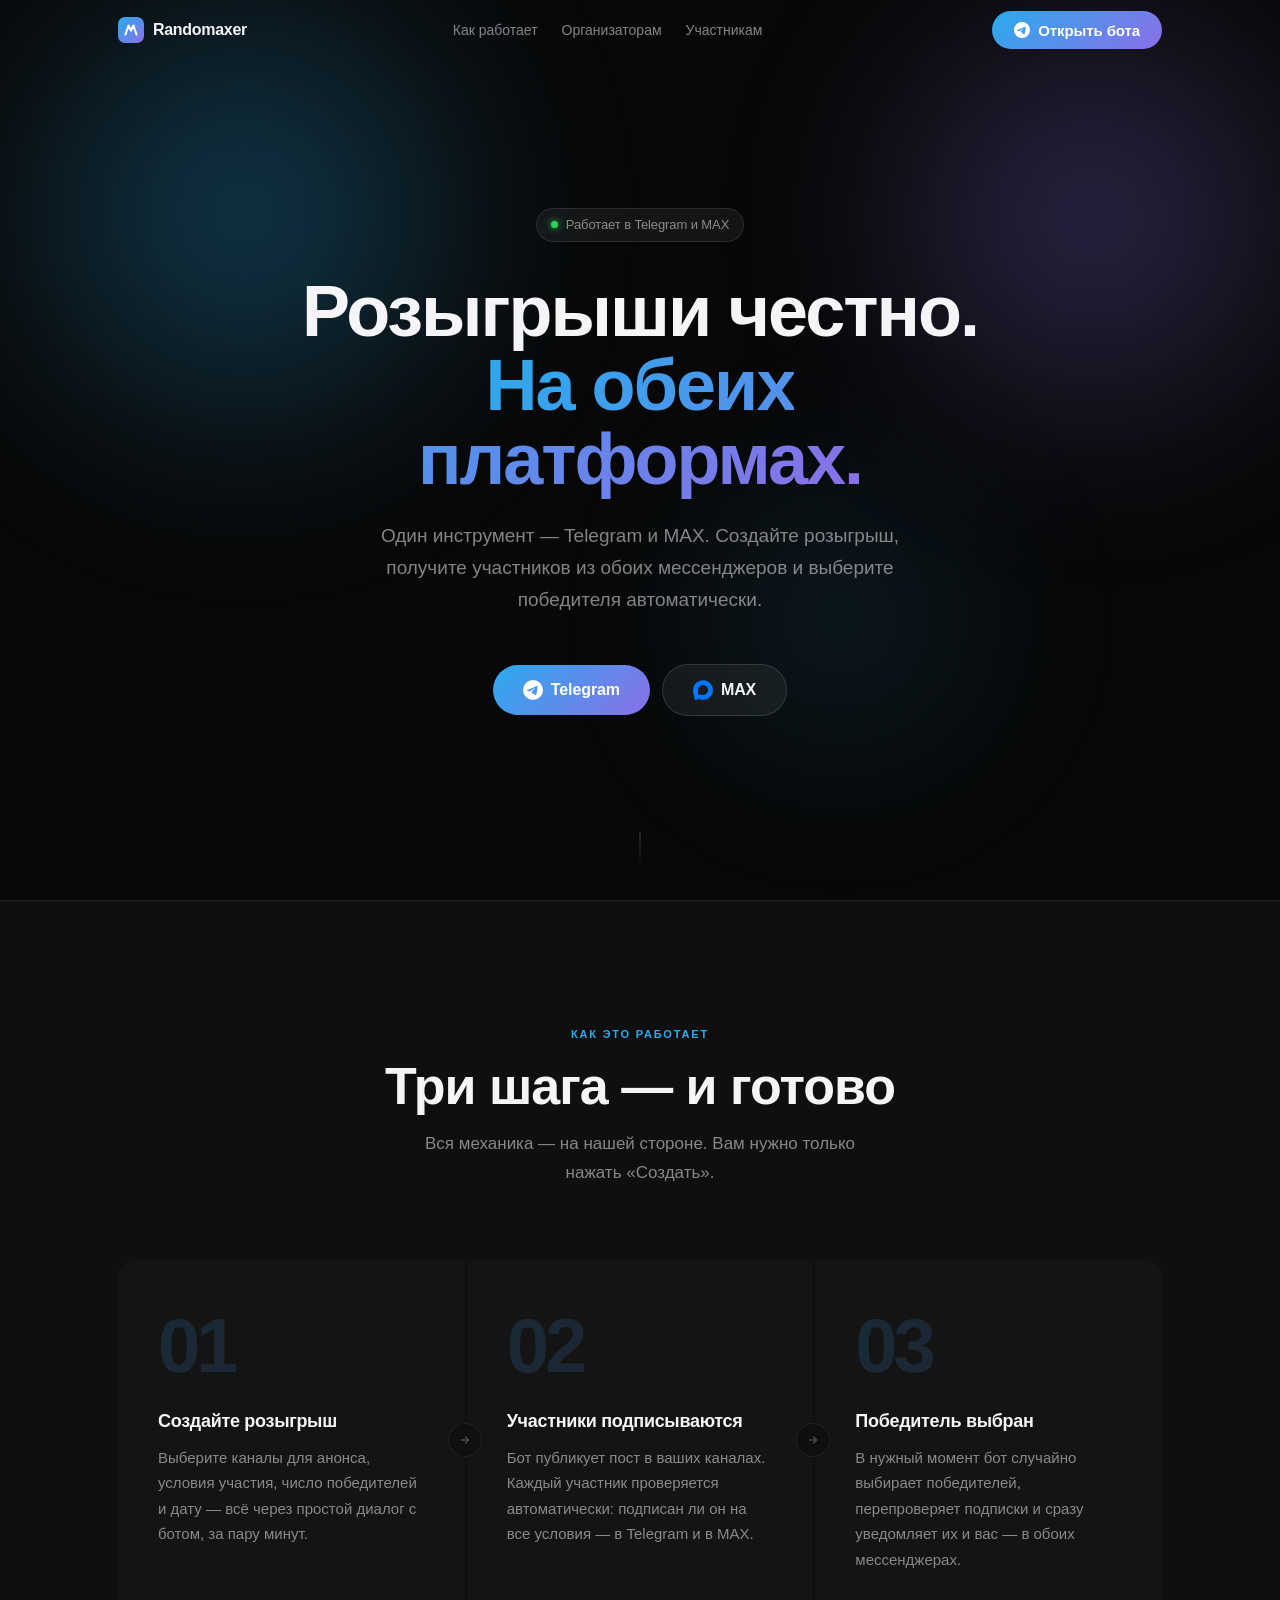
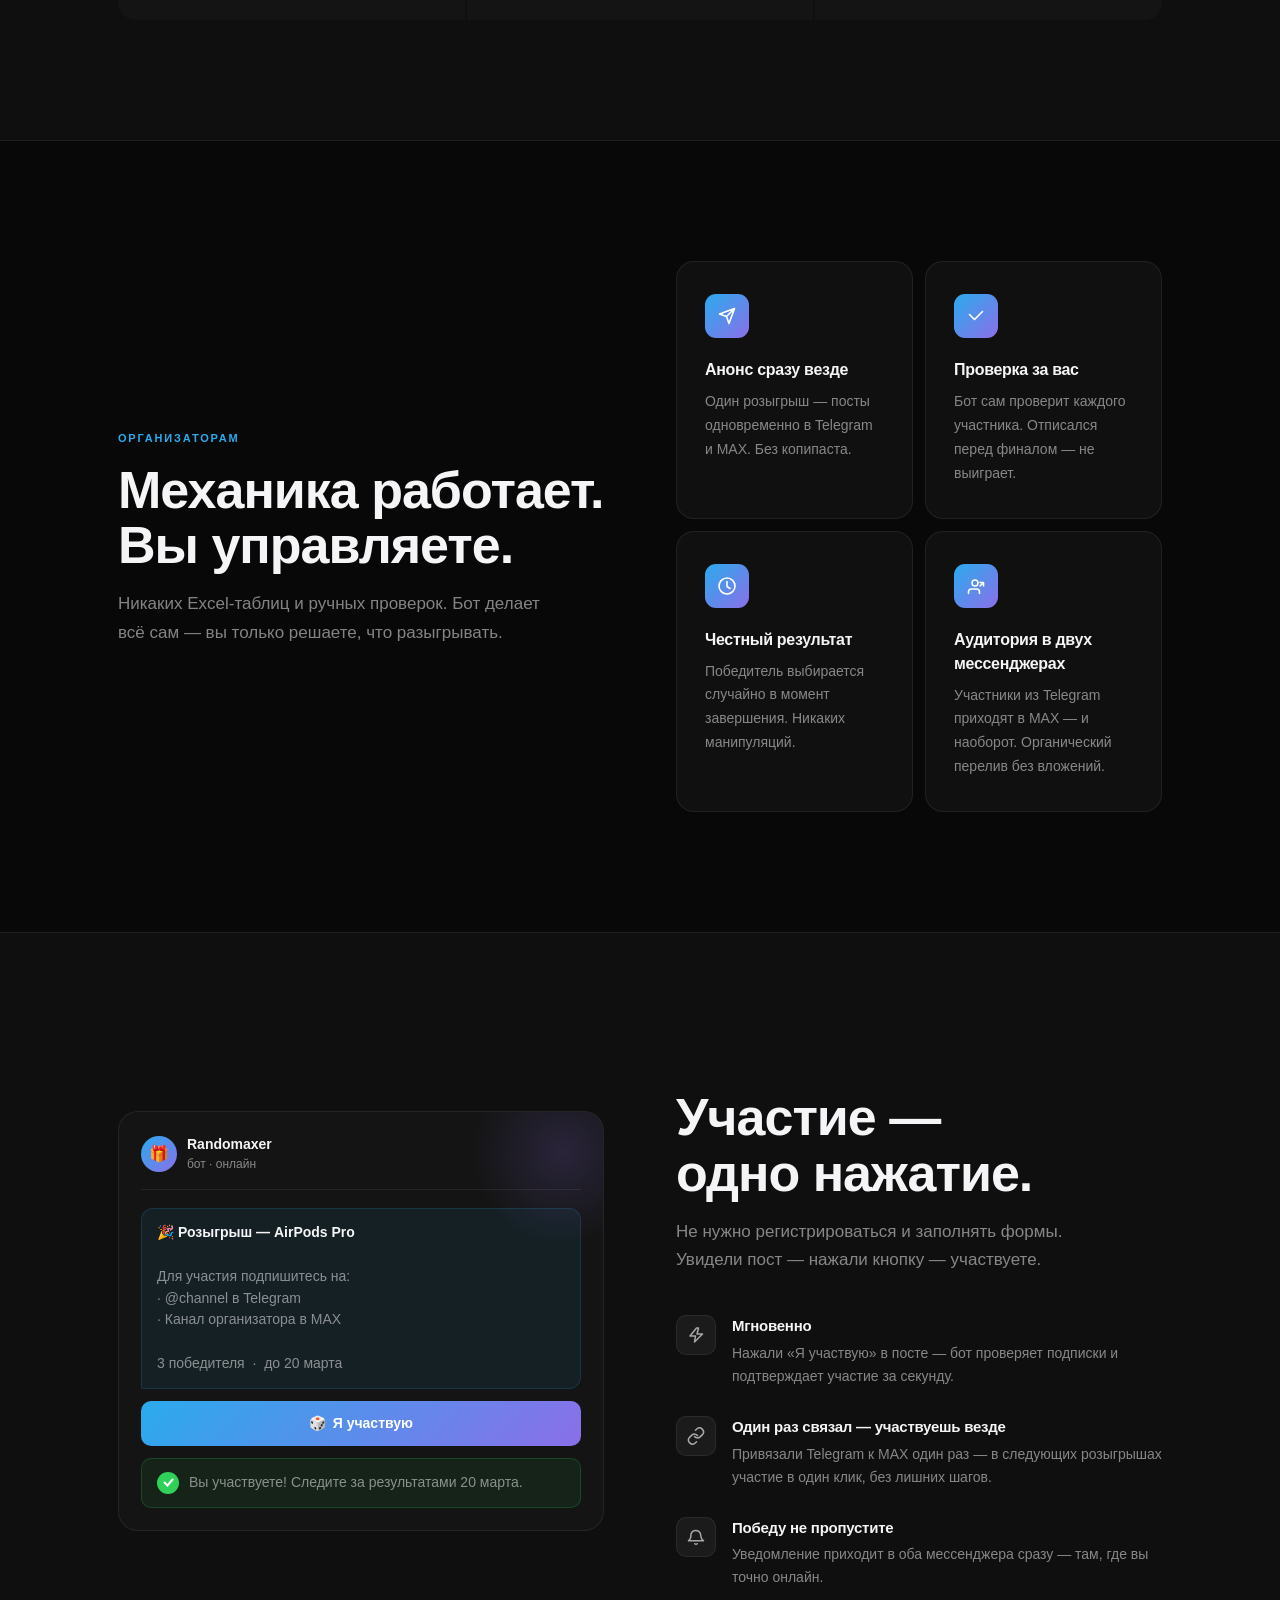
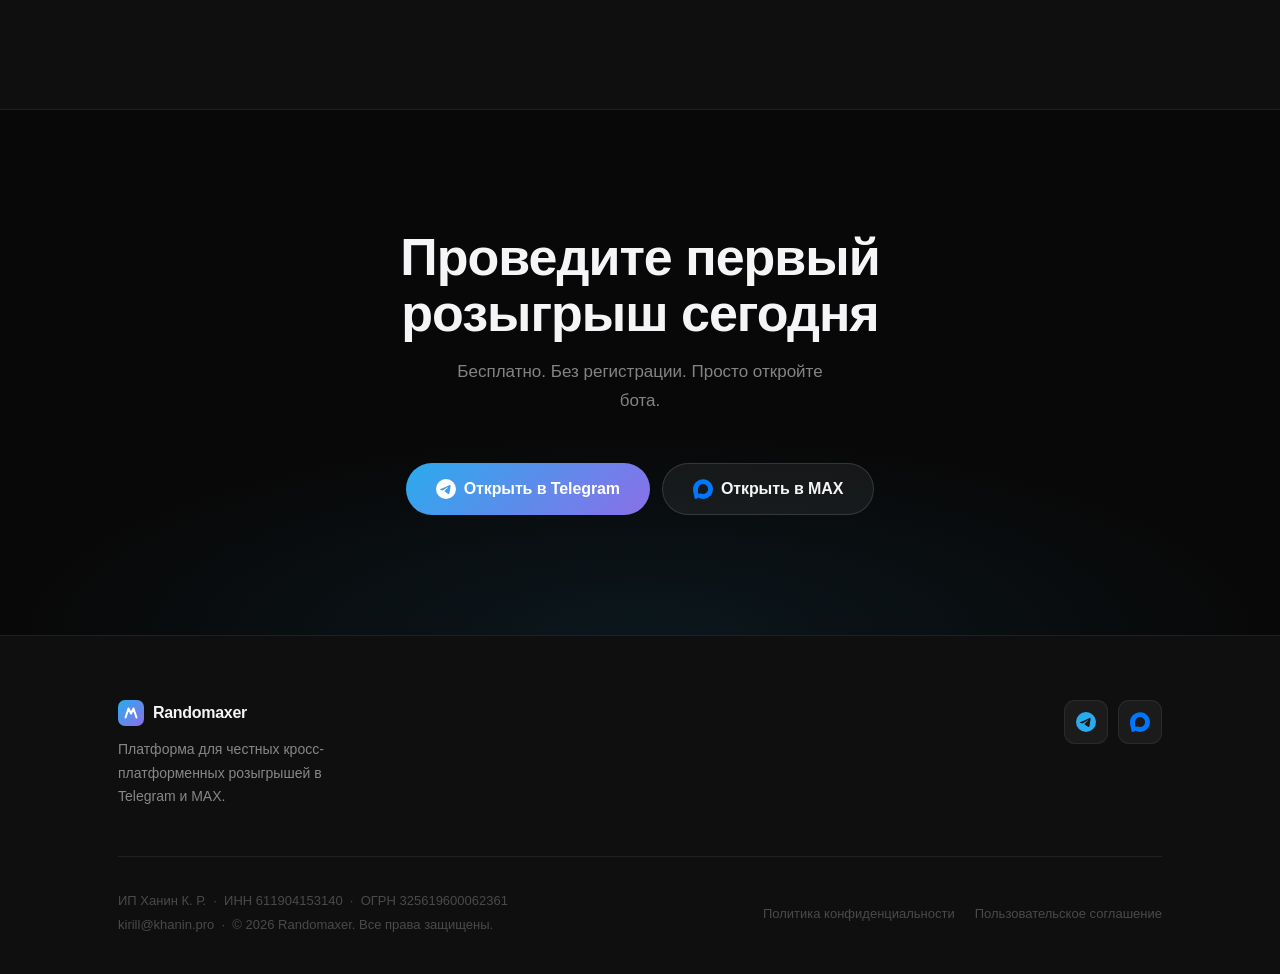
==== commit 5c8c82c8: "Fix year: dynamic copyright, update legal dates to 2026" ====
--- a/index.html
+++ b/index.html
@@ -757,7 +757,7 @@
         <div>ИП Ханин К. Р. &nbsp;·&nbsp; ИНН 611904153140 &nbsp;·&nbsp; ОГРН 325619600062361</div>
         <div>
           <a href="mailto:kirill@khanin.pro">kirill@khanin.pro</a>
-          &nbsp;·&nbsp; © 2025 Randomaxer. Все права защищены.
+          &nbsp;·&nbsp; © <span id="yr"></span> Randomaxer. Все права защищены.
         </div>
       </div>
       <nav class="foot-links" aria-label="Правовые документы">
@@ -796,6 +796,7 @@
   }, { threshold: 0.08, rootMargin: '0px 0px -40px 0px' });
 
   document.querySelectorAll('.up').forEach(el => io.observe(el));
+  document.getElementById('yr').textContent = new Date().getFullYear();
 
   // Hero items — показываем сразу без задержки на скролл
   document.querySelectorAll('#hero .up')
